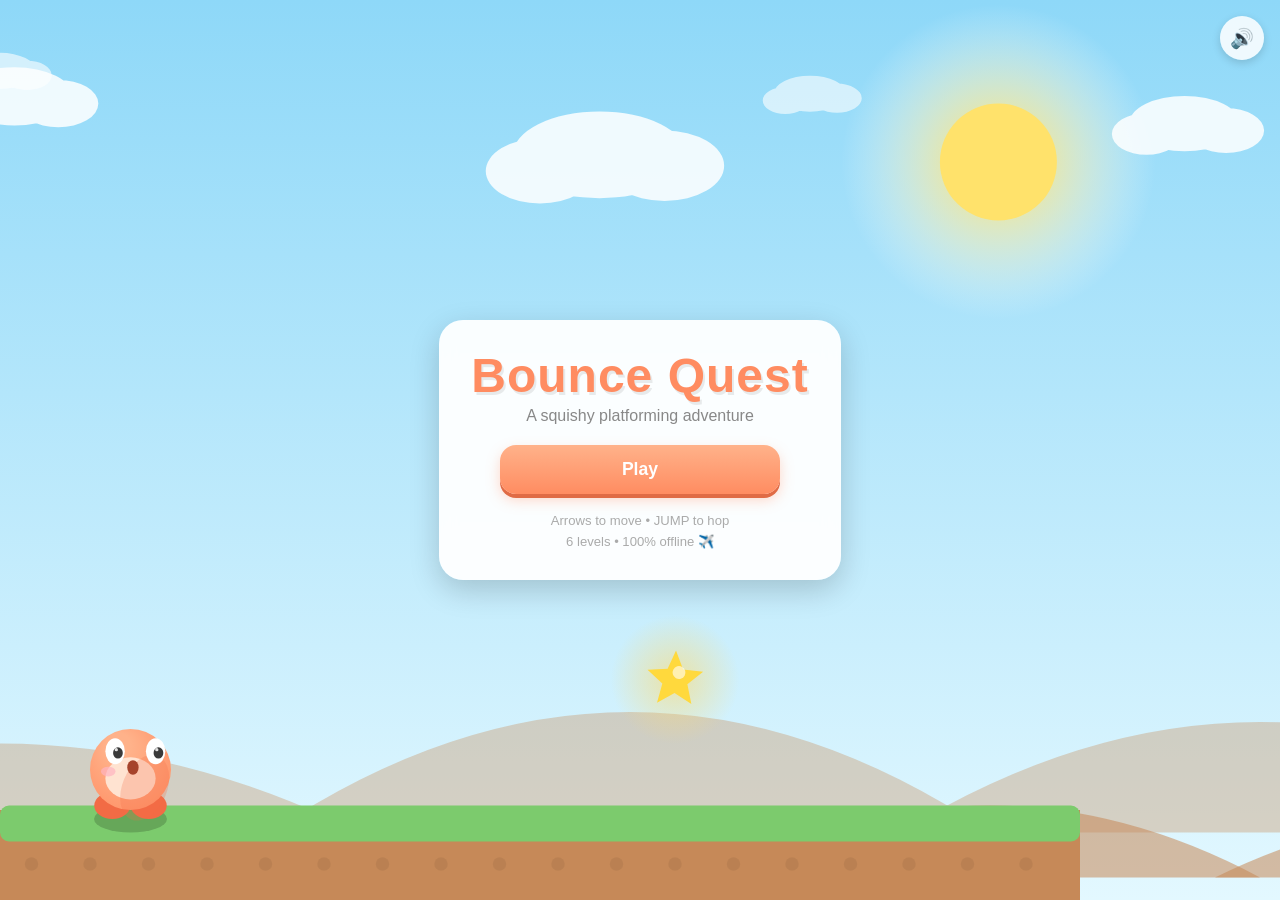
==== index.html @ 681e5d79 "Add Bounce Quest: offline iOS PWA physics platformer with 6 levels Implements a cute cartoon physics" ====
<!DOCTYPE html>
<html lang="en">
<head>
<meta charset="UTF-8" />
<meta name="viewport" content="width=device-width, initial-scale=1, maximum-scale=1, viewport-fit=cover, user-scalable=no" />
<meta name="apple-mobile-web-app-capable" content="yes" />
<meta name="mobile-web-app-capable" content="yes" />
<meta name="apple-mobile-web-app-status-bar-style" content="black-translucent" />
<meta name="apple-mobile-web-app-title" content="Bounce Quest" />
<meta name="theme-color" content="#8ED8F8" />
<meta name="description" content="Bounce Quest - a cute offline physics platformer" />
<title>Bounce Quest</title>
<link rel="manifest" href="manifest.json" />
<link rel="apple-touch-icon" href="icons/apple-touch-icon.png" />
<link rel="icon" href="icons/icon-192.png" />
<link rel="stylesheet" href="css/style.css" />
</head>
<body>
<div id="app">
  <canvas id="game"></canvas>

  <div id="level-toast"></div>
  <div id="respawn-flash"></div>

  <!-- HUD (shown while playing / paused) -->
  <div id="hud" class="hidden">
    <button id="pause-btn" class="icon-btn" aria-label="Pause">&#10074;&#10074;</button>
    <div class="hud-info">
      <span id="hud-level-name">Level</span>
      <span class="hud-sep">&bull;</span>
      <span id="hud-time">0.0s</span>
    </div>
    <div class="hud-stars">&#11088; <span id="star-count">0</span>/3</div>
  </div>

  <!-- Touch controls -->
  <div id="controls" class="hidden">
    <div class="dpad">
      <button id="btn-left" class="ctrl-btn" aria-label="Move left">&#9664;</button>
      <button id="btn-right" class="ctrl-btn" aria-label="Move right">&#9654;</button>
    </div>
    <button id="btn-jump" class="ctrl-btn jump-btn" aria-label="Jump">JUMP</button>
  </div>

  <!-- Title screen -->
  <div id="title-screen" class="overlay screen">
    <button class="mute-btn icon-btn corner-btn" aria-label="Toggle sound">&#128266;</button>
    <div class="panel title-panel">
      <h1 class="logo">Bounce Quest</h1>
      <p class="tagline">A squishy platforming adventure</p>
      <button id="play-btn" class="btn btn-primary">Play</button>
      <p class="hint">Arrows to move &bull; JUMP to hop<br />6 levels &bull; 100% offline &#9992;&#65039;</p>
    </div>
  </div>

  <!-- Level select -->
  <div id="level-select" class="overlay screen hidden">
    <div class="panel level-select-panel">
      <h2>Select Level</h2>
      <div id="level-grid" class="level-grid"></div>
      <button class="btn btn-secondary back-btn">Back</button>
    </div>
  </div>

  <!-- Pause overlay -->
  <div id="pause-screen" class="overlay screen hidden">
    <div class="panel">
      <h2>Paused</h2>
      <button id="resume-btn" class="btn btn-primary">Resume</button>
      <button id="restart-btn" class="btn btn-secondary">Restart</button>
      <button id="pause-menu-btn" class="btn btn-secondary">Level Select</button>
      <button class="mute-btn btn btn-text" aria-label="Toggle sound">&#128266; Sound</button>
    </div>
  </div>

  <!-- Level complete overlay -->
  <div id="complete-screen" class="overlay screen hidden">
    <div class="panel">
      <h2 id="complete-title">Level Complete!</h2>
      <div id="complete-stars" class="stars-row"></div>
      <p id="complete-time" class="complete-time"></p>
      <button id="complete-next-btn" class="btn btn-primary">Next Level</button>
      <button id="complete-replay-btn" class="btn btn-secondary">Replay</button>
      <button id="complete-menu-btn" class="btn btn-secondary">Level Select</button>
    </div>
  </div>

  <!-- Rotate device hint -->
  <div id="rotate-hint" class="overlay hidden">
    <div class="panel">
      <div class="rotate-icon">&#128241;</div>
      <p>Rotate your device sideways for the best experience</p>
    </div>
  </div>
</div>

<script type="module" src="js/main.js"></script>
</body>
</html>
---- css/style.css ----
* {
  margin: 0;
  padding: 0;
  box-sizing: border-box;
  -webkit-tap-highlight-color: transparent;
  -webkit-touch-callout: none;
}

html, body {
  width: 100%;
  height: 100%;
  overflow: hidden;
  position: fixed;
  touch-action: none;
  overscroll-behavior: none;
  background: #8ED8F8;
  font-family: -apple-system, BlinkMacSystemFont, "Segoe UI", Roboto, Helvetica, Arial, sans-serif;
  -webkit-user-select: none;
  user-select: none;
}

#app {
  position: fixed;
  inset: 0;
  overflow: hidden;
}

#game {
  display: block;
  width: 100%;
  height: 100%;
  touch-action: none;
}

.hidden {
  display: none !important;
}

/* ---------- Overlay screens ---------- */
.overlay {
  position: fixed;
  inset: 0;
  display: flex;
  align-items: center;
  justify-content: center;
  z-index: 10;
}

.panel {
  background: rgba(255, 255, 255, 0.94);
  border-radius: 24px;
  padding: 28px 32px;
  box-shadow: 0 10px 30px rgba(0, 0, 0, 0.18);
  text-align: center;
  max-width: 92vw;
  max-height: 88vh;
  overflow-y: auto;
  -webkit-backdrop-filter: blur(8px);
  backdrop-filter: blur(8px);
}

h2 {
  color: #555;
  margin-bottom: 14px;
  font-size: 1.4rem;
}

.logo {
  font-size: clamp(2.2rem, 8vw, 3rem);
  color: #FF8C61;
  margin-bottom: 4px;
  letter-spacing: 1px;
  text-shadow: 2px 3px 0 rgba(0, 0, 0, 0.08);
}

.tagline {
  color: #888;
  margin-bottom: 20px;
  font-size: 1rem;
}

.hint {
  margin-top: 16px;
  color: #aaa;
  font-size: 0.82rem;
  line-height: 1.6;
}

/* ---------- Buttons ---------- */
.btn {
  display: block;
  width: min(280px, 68vw);
  margin: 10px auto;
  padding: 14px 24px;
  font-size: 1.1rem;
  font-weight: 700;
  font-family: inherit;
  border: none;
  border-radius: 16px;
  cursor: pointer;
  transition: transform 0.08s ease;
}

.btn:active {
  transform: scale(0.96);
}

.btn-primary {
  background: linear-gradient(180deg, #FFB28A, #FF8C61);
  color: #fff;
  box-shadow: 0 4px 0 #E06B45, 0 6px 14px rgba(255, 140, 97, 0.35);
}

.btn-secondary {
  background: #F0F4F8;
  color: #667;
  box-shadow: 0 4px 0 #D6DEE6;
}

.btn-text {
  background: none;
  box-shadow: none;
  color: #999;
  font-weight: 600;
}

.icon-btn {
  width: 44px;
  height: 44px;
  border-radius: 50%;
  border: none;
  background: rgba(255, 255, 255, 0.85);
  font-size: 1.2rem;
  display: flex;
  align-items: center;
  justify-content: center;
  box-shadow: 0 3px 8px rgba(0, 0, 0, 0.15);
  cursor: pointer;
  color: #667;
}

.icon-btn:active {
  transform: scale(0.92);
}

.corner-btn {
  position: absolute;
  top: max(16px, env(safe-area-inset-top));
  right: max(16px, env(safe-area-inset-right));
}

/* ---------- HUD ---------- */
#hud {
  position: fixed;
  top: 0;
  left: 0;
  right: 0;
  display: flex;
  align-items: center;
  justify-content: space-between;
  gap: 8px;
  padding: max(14px, env(safe-area-inset-top)) max(14px, env(safe-area-inset-right)) 0 max(14px, env(safe-area-inset-left));
  pointer-events: none;
  z-index: 5;
}

#hud > * {
  pointer-events: auto;
}

.hud-info,
.hud-stars {
  background: rgba(255, 255, 255, 0.85);
  border-radius: 14px;
  padding: 8px 14px;
  font-weight: 700;
  color: #667;
  font-size: 0.9rem;
  box-shadow: 0 3px 8px rgba(0, 0, 0, 0.1);
  white-space: nowrap;
}

.hud-info {
  display: flex;
  gap: 8px;
  align-items: center;
}

.hud-sep {
  color: #ccc;
}

/* ---------- Touch controls ---------- */
#controls {
  position: fixed;
  bottom: 0;
  left: 0;
  right: 0;
  display: flex;
  justify-content: space-between;
  align-items: flex-end;
  padding: 0 max(20px, env(safe-area-inset-right)) max(22px, env(safe-area-inset-bottom)) max(20px, env(safe-area-inset-left));
  pointer-events: none;
  z-index: 5;
}

#controls > * {
  pointer-events: auto;
}

.dpad {
  display: flex;
  gap: 16px;
}

.ctrl-btn {
  width: 64px;
  height: 64px;
  border-radius: 50%;
  border: none;
  background: rgba(255, 255, 255, 0.5);
  font-size: 1.6rem;
  color: #fff;
  display: flex;
  align-items: center;
  justify-content: center;
  box-shadow: 0 4px 10px rgba(0, 0, 0, 0.12);
  touch-action: none;
  text-shadow: 0 1px 3px rgba(0, 0, 0, 0.2);
}

.ctrl-btn:active {
  background: rgba(255, 255, 255, 0.85);
  transform: scale(0.95);
}

.jump-btn {
  width: 86px;
  height: 86px;
  font-size: 1rem;
  font-weight: 800;
  letter-spacing: 1px;
  background: rgba(255, 140, 97, 0.75);
}

.jump-btn:active {
  background: rgba(255, 140, 97, 1);
}

/* ---------- Level select ---------- */
.level-select-panel {
  width: min(560px, 92vw);
}

.level-grid {
  display: grid;
  grid-template-columns: repeat(2, 1fr);
  gap: 12px;
  margin: 16px 0;
  max-height: 56vh;
  overflow-y: auto;
}

@media (min-width: 640px) {
  .level-grid {
    grid-template-columns: repeat(3, 1fr);
  }
}

.level-card {
  position: relative;
  background: #F8FAFC;
  border: none;
  border-radius: 16px;
  padding: 16px 10px;
  display: flex;
  flex-direction: column;
  align-items: center;
  gap: 6px;
  box-shadow: 0 3px 8px rgba(0, 0, 0, 0.08);
  cursor: pointer;
  font-family: inherit;
}

.level-card:active {
  transform: scale(0.97);
}

.level-card.locked {
  opacity: 0.5;
}

.level-card-num {
  width: 32px;
  height: 32px;
  border-radius: 50%;
  background: #FF8C61;
  color: #fff;
  display: flex;
  align-items: center;
  justify-content: center;
  font-weight: 800;
  font-size: 0.95rem;
}

.level-card-name {
  font-weight: 700;
  color: #667;
  font-size: 0.85rem;
  text-align: center;
}

.level-card-stars .star {
  color: #ddd;
  font-size: 0.9rem;
}

.level-card-stars .star.filled {
  color: #FFD93D;
}

.level-card-lock {
  position: absolute;
  top: 8px;
  right: 10px;
  font-size: 1rem;
}

/* ---------- Complete screen ---------- */
.stars-row {
  font-size: 2.4rem;
  margin: 14px 0;
}

.stars-row .star {
  color: #ddd;
  display: inline-block;
}

.stars-row .star.filled {
  color: #FFD93D;
  animation: starPop 0.5s ease both;
}

@keyframes starPop {
  0% { transform: scale(0) rotate(-30deg); }
  60% { transform: scale(1.3) rotate(10deg); }
  100% { transform: scale(1) rotate(0); }
}

.complete-time {
  color: #999;
  font-weight: 600;
  margin-bottom: 6px;
  font-size: 0.95rem;
}

/* ---------- Level toast ---------- */
#level-toast {
  position: fixed;
  top: max(70px, calc(env(safe-area-inset-top) + 60px));
  left: 50%;
  background: rgba(0, 0, 0, 0.55);
  color: #fff;
  font-weight: 700;
  padding: 8px 22px;
  border-radius: 20px;
  font-size: 1rem;
  opacity: 0;
  pointer-events: none;
  z-index: 6;
  transform: translateX(-50%) translateY(-20px);
}

#level-toast.show {
  animation: toastFade 2.2s ease forwards;
}

@keyframes toastFade {
  0% { opacity: 0; transform: translateX(-50%) translateY(-20px); }
  15% { opacity: 1; transform: translateX(-50%) translateY(0); }
  80% { opacity: 1; transform: translateX(-50%) translateY(0); }
  100% { opacity: 0; transform: translateX(-50%) translateY(-10px); }
}

/* ---------- Respawn flash ---------- */
#respawn-flash {
  position: fixed;
  inset: 0;
  background: #fff;
  opacity: 0;
  pointer-events: none;
  z-index: 7;
}

#respawn-flash.flash {
  animation: flashFade 0.4s ease;
}

@keyframes flashFade {
  0% { opacity: 0.85; }
  100% { opacity: 0; }
}

/* ---------- Rotate hint ---------- */
#rotate-hint {
  z-index: 20;
  background: rgba(0, 0, 0, 0.55);
}

#rotate-hint .panel {
  background: rgba(255, 255, 255, 0.95);
}

.rotate-icon {
  font-size: 3rem;
  margin-bottom: 10px;
  animation: rotateHint 1.6s ease-in-out infinite;
}

@keyframes rotateHint {
  0%, 100% { transform: rotate(0deg); }
  50% { transform: rotate(90deg); }
}

@media (max-height: 420px) {
  .panel {
    padding: 18px 22px;
  }
  h2 {
    font-size: 1.15rem;
    margin-bottom: 8px;
  }
  .logo {
    font-size: clamp(1.8rem, 7vw, 2.4rem);
  }
  .tagline {
    margin-bottom: 10px;
  }
  .btn {
    padding: 10px 20px;
    margin: 6px auto;
    font-size: 1rem;
  }
}
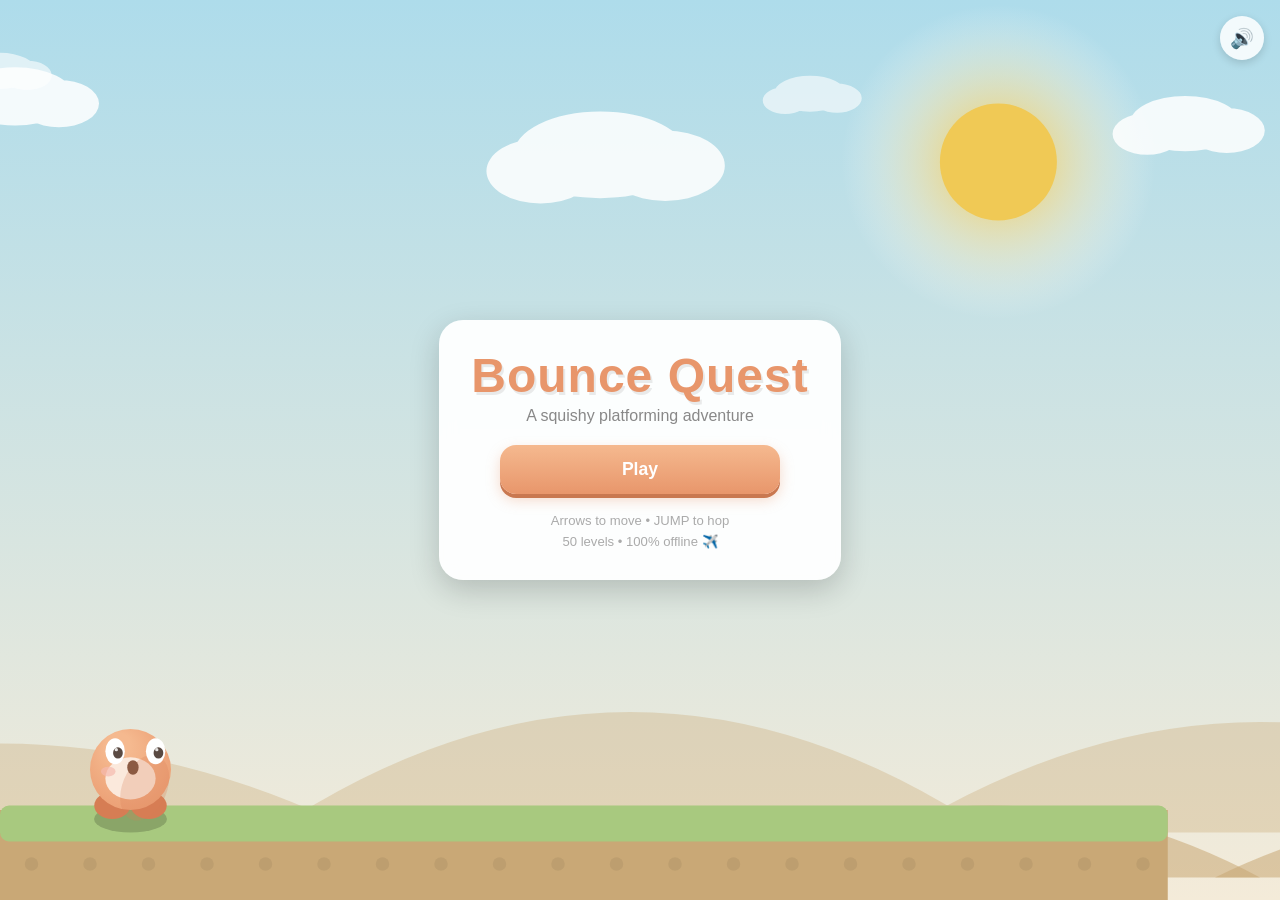
==== commit 3d802c48: "Expand to 50 procedurally-generated levels with Bluey-inspired palette - Generate 50 levels across 6" ====
--- a/index.html
+++ b/index.html
@@ -7,7 +7,7 @@
 <meta name="mobile-web-app-capable" content="yes" />
 <meta name="apple-mobile-web-app-status-bar-style" content="black-translucent" />
 <meta name="apple-mobile-web-app-title" content="Bounce Quest" />
-<meta name="theme-color" content="#8ED8F8" />
+<meta name="theme-color" content="#A8D8E8" />
 <meta name="description" content="Bounce Quest - a cute offline physics platformer" />
 <title>Bounce Quest</title>
 <link rel="manifest" href="manifest.json" />
@@ -49,7 +49,7 @@
       <h1 class="logo">Bounce Quest</h1>
       <p class="tagline">A squishy platforming adventure</p>
       <button id="play-btn" class="btn btn-primary">Play</button>
-      <p class="hint">Arrows to move &bull; JUMP to hop<br />6 levels &bull; 100% offline &#9992;&#65039;</p>
+      <p class="hint">Arrows to move &bull; JUMP to hop<br />50 levels &bull; 100% offline &#9992;&#65039;</p>
     </div>
   </div>
 
--- a/css/style.css
+++ b/css/style.css
@@ -13,7 +13,7 @@
   position: fixed;
   touch-action: none;
   overscroll-behavior: none;
-  background: #8ED8F8;
+  background: #A8D8E8;
   font-family: -apple-system, BlinkMacSystemFont, "Segoe UI", Roboto, Helvetica, Arial, sans-serif;
   -webkit-user-select: none;
   user-select: none;
@@ -67,7 +67,7 @@
 
 .logo {
   font-size: clamp(2.2rem, 8vw, 3rem);
-  color: #FF8C61;
+  color: #E8966B;
   margin-bottom: 4px;
   letter-spacing: 1px;
   text-shadow: 2px 3px 0 rgba(0, 0, 0, 0.08);
@@ -106,9 +106,9 @@
 }
 
 .btn-primary {
-  background: linear-gradient(180deg, #FFB28A, #FF8C61);
+  background: linear-gradient(180deg, #F5B98F, #E8966B);
   color: #fff;
-  box-shadow: 0 4px 0 #E06B45, 0 6px 14px rgba(255, 140, 97, 0.35);
+  box-shadow: 0 4px 0 #C97850, 0 6px 14px rgba(232, 150, 107, 0.35);
 }
 
 .btn-secondary {
@@ -240,11 +240,11 @@
   font-size: 1rem;
   font-weight: 800;
   letter-spacing: 1px;
-  background: rgba(255, 140, 97, 0.75);
+  background: rgba(232, 150, 107, 0.75);
 }
 
 .jump-btn:active {
-  background: rgba(255, 140, 97, 1);
+  background: rgba(232, 150, 107, 1);
 }
 
 /* ---------- Level select ---------- */
@@ -294,7 +294,7 @@
   width: 32px;
   height: 32px;
   border-radius: 50%;
-  background: #FF8C61;
+  background: #E8966B;
   color: #fff;
   display: flex;
   align-items: center;
@@ -316,7 +316,7 @@
 }
 
 .level-card-stars .star.filled {
-  color: #FFD93D;
+  color: #F0C955;
 }
 
 .level-card-lock {
@@ -338,7 +338,7 @@
 }
 
 .stars-row .star.filled {
-  color: #FFD93D;
+  color: #F0C955;
   animation: starPop 0.5s ease both;
 }
 
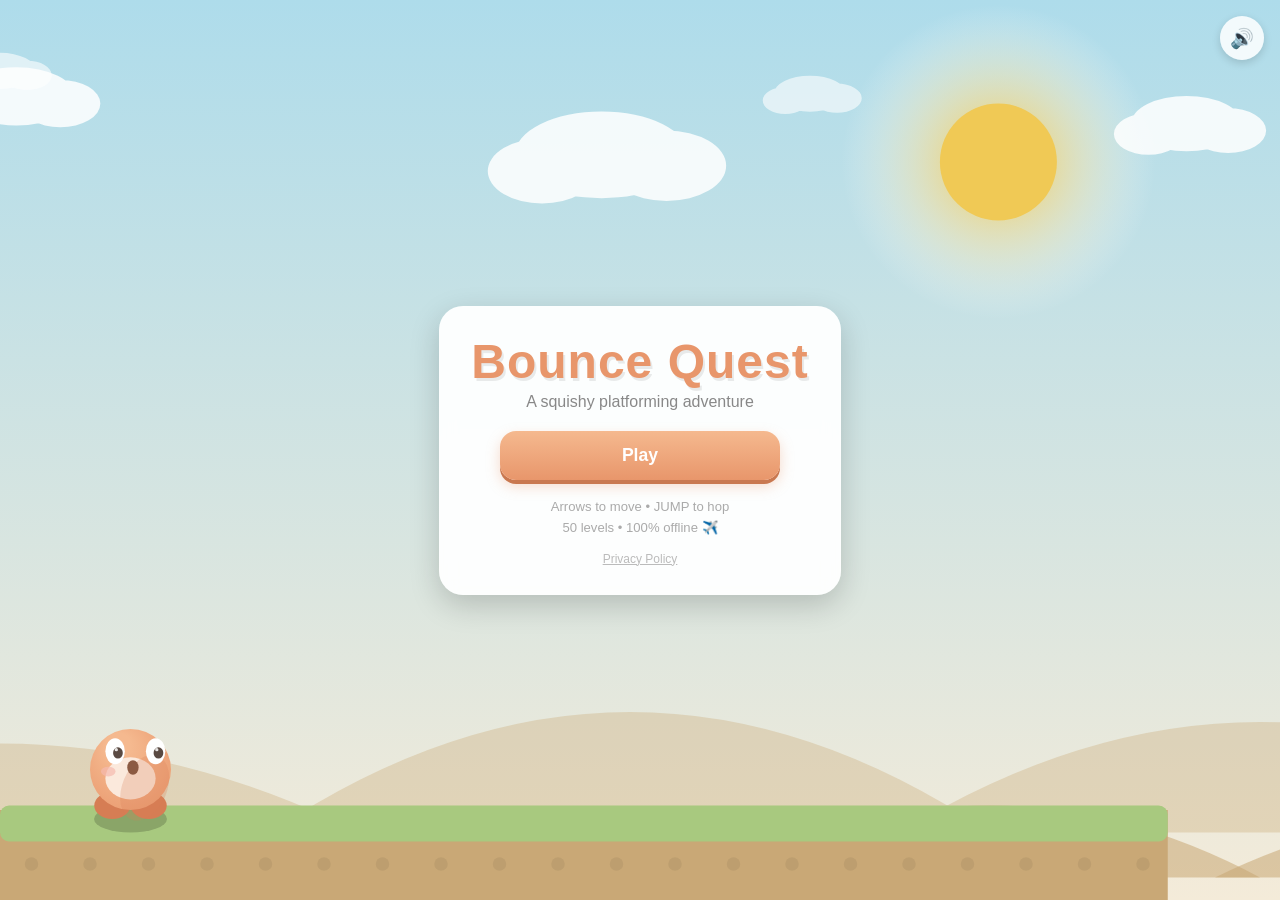
==== commit 48a7d253: "Add privacy policy page and app store release guide - New privacy.html documents the app's no-data-c" ====
--- a/index.html
+++ b/index.html
@@ -50,6 +50,7 @@
       <p class="tagline">A squishy platforming adventure</p>
       <button id="play-btn" class="btn btn-primary">Play</button>
       <p class="hint">Arrows to move &bull; JUMP to hop<br />50 levels &bull; 100% offline &#9992;&#65039;</p>
+      <a class="privacy-link" href="privacy.html" target="_blank" rel="noopener">Privacy Policy</a>
     </div>
   </div>
 
--- a/css/style.css
+++ b/css/style.css
@@ -84,6 +84,14 @@
   color: #aaa;
   font-size: 0.82rem;
   line-height: 1.6;
+}
+
+.privacy-link {
+  display: inline-block;
+  margin-top: 14px;
+  color: #bbb;
+  font-size: 0.75rem;
+  text-decoration: underline;
 }
 
 /* ---------- Buttons ---------- */
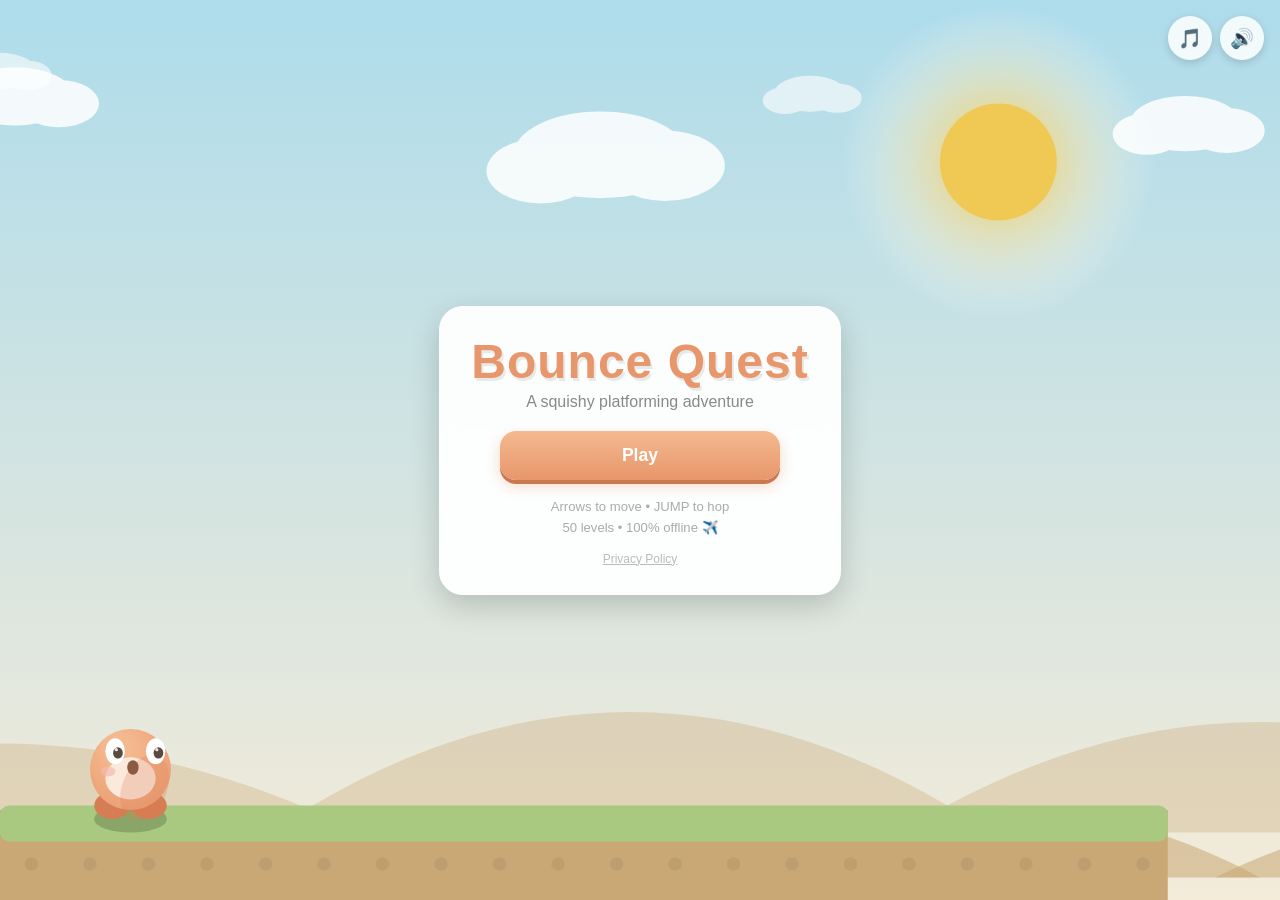
==== commit 97abc766: "Add separate music mute toggle Adds an independent music toggle (corner button + pause-screen button" ====
--- a/index.html
+++ b/index.html
@@ -44,7 +44,10 @@
 
   <!-- Title screen -->
   <div id="title-screen" class="overlay screen">
-    <button class="mute-btn icon-btn corner-btn" aria-label="Toggle sound">&#128266;</button>
+    <div class="corner-controls">
+      <button class="music-btn icon-btn" aria-label="Toggle music">&#127925;</button>
+      <button class="mute-btn icon-btn" aria-label="Toggle sound">&#128266;</button>
+    </div>
     <div class="panel title-panel">
       <h1 class="logo">Bounce Quest</h1>
       <p class="tagline">A squishy platforming adventure</p>
@@ -70,6 +73,7 @@
       <button id="resume-btn" class="btn btn-primary">Resume</button>
       <button id="restart-btn" class="btn btn-secondary">Restart</button>
       <button id="pause-menu-btn" class="btn btn-secondary">Level Select</button>
+      <button class="music-btn btn btn-text" aria-label="Toggle music">&#127925; Music</button>
       <button class="mute-btn btn btn-text" aria-label="Toggle sound">&#128266; Sound</button>
     </div>
   </div>
--- a/css/style.css
+++ b/css/style.css
@@ -157,6 +157,18 @@
   right: max(16px, env(safe-area-inset-right));
 }
 
+.corner-controls {
+  position: absolute;
+  top: max(16px, env(safe-area-inset-top));
+  right: max(16px, env(safe-area-inset-right));
+  display: flex;
+  gap: 8px;
+}
+
+.music-btn.muted {
+  opacity: 0.45;
+}
+
 /* ---------- HUD ---------- */
 #hud {
   position: fixed;
@@ -273,6 +285,21 @@
   .level-grid {
     grid-template-columns: repeat(3, 1fr);
   }
+}
+
+.level-section-header {
+  grid-column: 1 / -1;
+  text-align: left;
+  font-size: 0.78rem;
+  font-weight: 800;
+  letter-spacing: 1.5px;
+  text-transform: uppercase;
+  color: #E8966B;
+  padding: 10px 4px 0;
+}
+
+.level-section-header:first-child {
+  padding-top: 0;
 }
 
 .level-card {
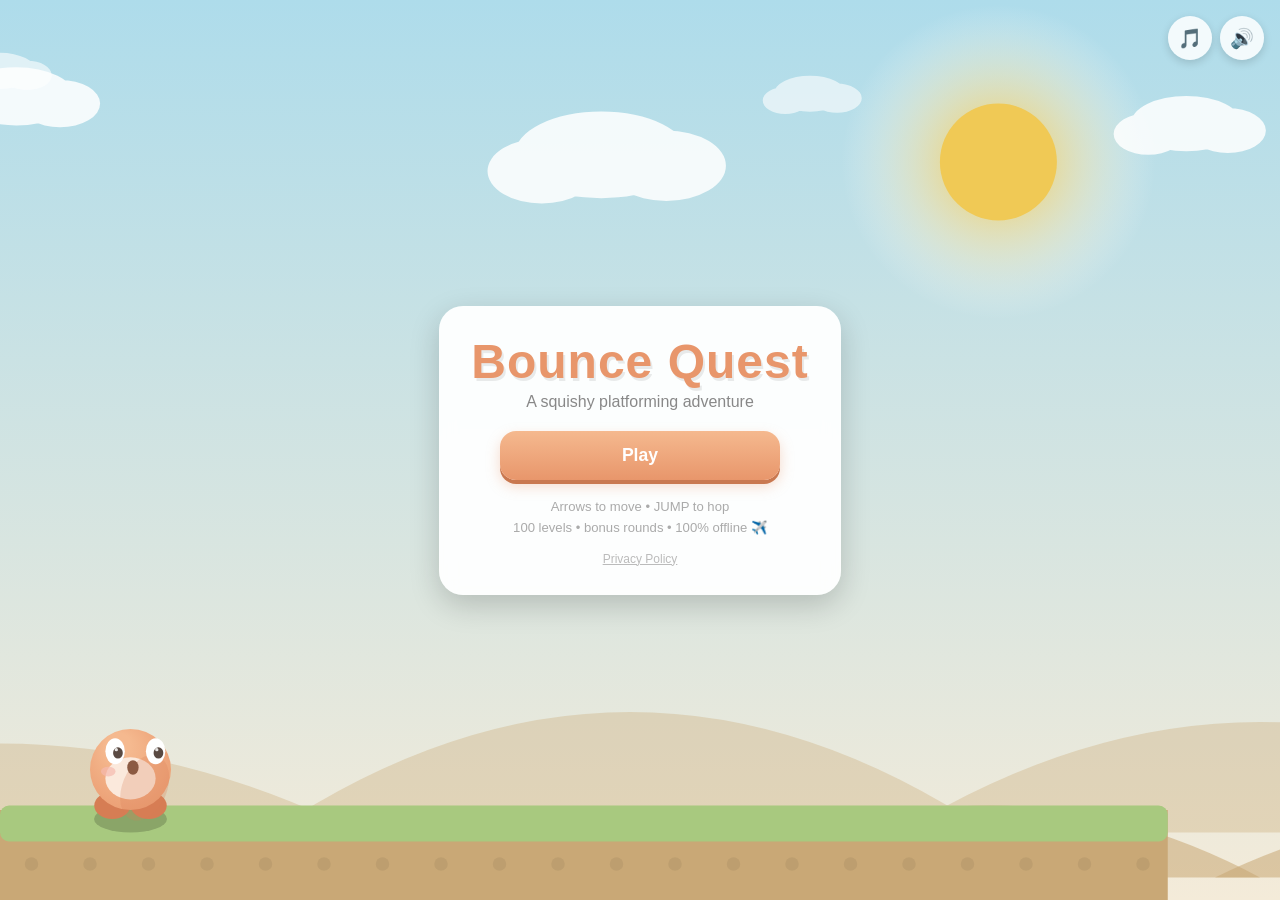
==== commit f508e501: "Add bonus rounds, a star-based coin economy, and unlockable characters Every tenth level now unlocks" ====
--- a/index.html
+++ b/index.html
@@ -30,7 +30,7 @@
       <span class="hud-sep">&bull;</span>
       <span id="hud-time">0.0s</span>
     </div>
-    <div class="hud-stars">&#11088; <span id="star-count">0</span>/3</div>
+    <div class="hud-stars">&#11088; <span id="star-count">0</span><span id="star-total">/3</span></div>
   </div>
 
   <!-- Touch controls -->
@@ -52,7 +52,7 @@
       <h1 class="logo">Bounce Quest</h1>
       <p class="tagline">A squishy platforming adventure</p>
       <button id="play-btn" class="btn btn-primary">Play</button>
-      <p class="hint">Arrows to move &bull; JUMP to hop<br />50 levels &bull; 100% offline &#9992;&#65039;</p>
+      <p class="hint">Arrows to move &bull; JUMP to hop<br />100 levels &bull; bonus rounds &bull; 100% offline &#9992;&#65039;</p>
       <a class="privacy-link" href="privacy.html" target="_blank" rel="noopener">Privacy Policy</a>
     </div>
   </div>
@@ -60,9 +60,27 @@
   <!-- Level select -->
   <div id="level-select" class="overlay screen hidden">
     <div class="panel level-select-panel">
-      <h2>Select Level</h2>
+      <div class="panel-header">
+        <h2>Select Level</h2>
+        <div class="coin-badge">&#129689; <span class="coin-count">0</span></div>
+      </div>
       <div id="level-grid" class="level-grid"></div>
-      <button class="btn btn-secondary back-btn">Back</button>
+      <div class="panel-actions">
+        <button class="btn btn-secondary characters-btn">Characters</button>
+        <button class="btn btn-secondary back-btn">Back</button>
+      </div>
+    </div>
+  </div>
+
+  <!-- Character select -->
+  <div id="character-screen" class="overlay screen hidden">
+    <div class="panel character-panel">
+      <div class="panel-header">
+        <h2>Characters</h2>
+        <div class="coin-badge">&#129689; <span class="coin-count">0</span></div>
+      </div>
+      <div id="character-grid" class="character-grid"></div>
+      <button class="btn btn-secondary character-back-btn">Back</button>
     </div>
   </div>
 
--- a/css/style.css
+++ b/css/style.css
@@ -267,6 +267,43 @@
   background: rgba(232, 150, 107, 1);
 }
 
+/* ---------- Panel header / actions ---------- */
+.panel-header {
+  display: flex;
+  align-items: center;
+  justify-content: space-between;
+  gap: 10px;
+  margin-bottom: 4px;
+}
+
+.panel-header h2 {
+  margin-bottom: 0;
+}
+
+.coin-badge {
+  background: rgba(240, 201, 85, 0.2);
+  border-radius: 14px;
+  padding: 6px 12px;
+  font-weight: 800;
+  color: #B8860B;
+  font-size: 0.9rem;
+  white-space: nowrap;
+}
+
+.coin-icon {
+  font-size: 0.95rem;
+}
+
+.panel-actions {
+  display: flex;
+  gap: 10px;
+}
+
+.panel-actions .btn {
+  flex: 1;
+  margin: 10px 0;
+}
+
 /* ---------- Level select ---------- */
 .level-select-panel {
   width: min(560px, 92vw);
@@ -361,6 +398,100 @@
   font-size: 1rem;
 }
 
+/* ---------- Bonus level cards ---------- */
+.bonus-card {
+  background: linear-gradient(160deg, #FFF4D6, #FFE3A8);
+}
+
+.bonus-icon {
+  background: #F0C955;
+}
+
+.level-card-stars .coin-icon {
+  font-size: 0.85rem;
+}
+
+/* ---------- Character select ---------- */
+.character-panel {
+  width: min(560px, 92vw);
+}
+
+.character-grid {
+  display: grid;
+  grid-template-columns: repeat(2, 1fr);
+  gap: 12px;
+  margin: 16px 0;
+  max-height: 56vh;
+  overflow-y: auto;
+}
+
+@media (min-width: 640px) {
+  .character-grid {
+    grid-template-columns: repeat(4, 1fr);
+  }
+}
+
+.character-card {
+  position: relative;
+  background: #F8FAFC;
+  border: 3px solid transparent;
+  border-radius: 16px;
+  padding: 10px 8px;
+  display: flex;
+  flex-direction: column;
+  align-items: center;
+  gap: 4px;
+  box-shadow: 0 3px 8px rgba(0, 0, 0, 0.08);
+  cursor: pointer;
+  font-family: inherit;
+}
+
+.character-card:active {
+  transform: scale(0.97);
+}
+
+.character-card.selected {
+  border-color: #E8966B;
+  background: #FFF4EC;
+}
+
+.character-card.locked {
+  opacity: 0.7;
+}
+
+.character-preview {
+  width: 64px;
+  height: 64px;
+}
+
+.character-name {
+  font-weight: 700;
+  color: #667;
+  font-size: 0.85rem;
+}
+
+.character-status {
+  font-size: 0.78rem;
+  font-weight: 700;
+  color: #999;
+}
+
+.character-card.selected .character-status {
+  color: #E8966B;
+}
+
+.character-card.shake {
+  animation: cardShake 0.4s ease;
+}
+
+@keyframes cardShake {
+  0%, 100% { transform: translateX(0); }
+  20% { transform: translateX(-6px); }
+  40% { transform: translateX(6px); }
+  60% { transform: translateX(-4px); }
+  80% { transform: translateX(4px); }
+}
+
 /* ---------- Complete screen ---------- */
 .stars-row {
   font-size: 2.4rem;
@@ -381,6 +512,15 @@
   0% { transform: scale(0) rotate(-30deg); }
   60% { transform: scale(1.3) rotate(10deg); }
   100% { transform: scale(1) rotate(0); }
+}
+
+.bonus-coin-result {
+  display: inline-flex;
+  align-items: center;
+  gap: 8px;
+  font-size: 2rem;
+  font-weight: 800;
+  color: #B8860B;
 }
 
 .complete-time {
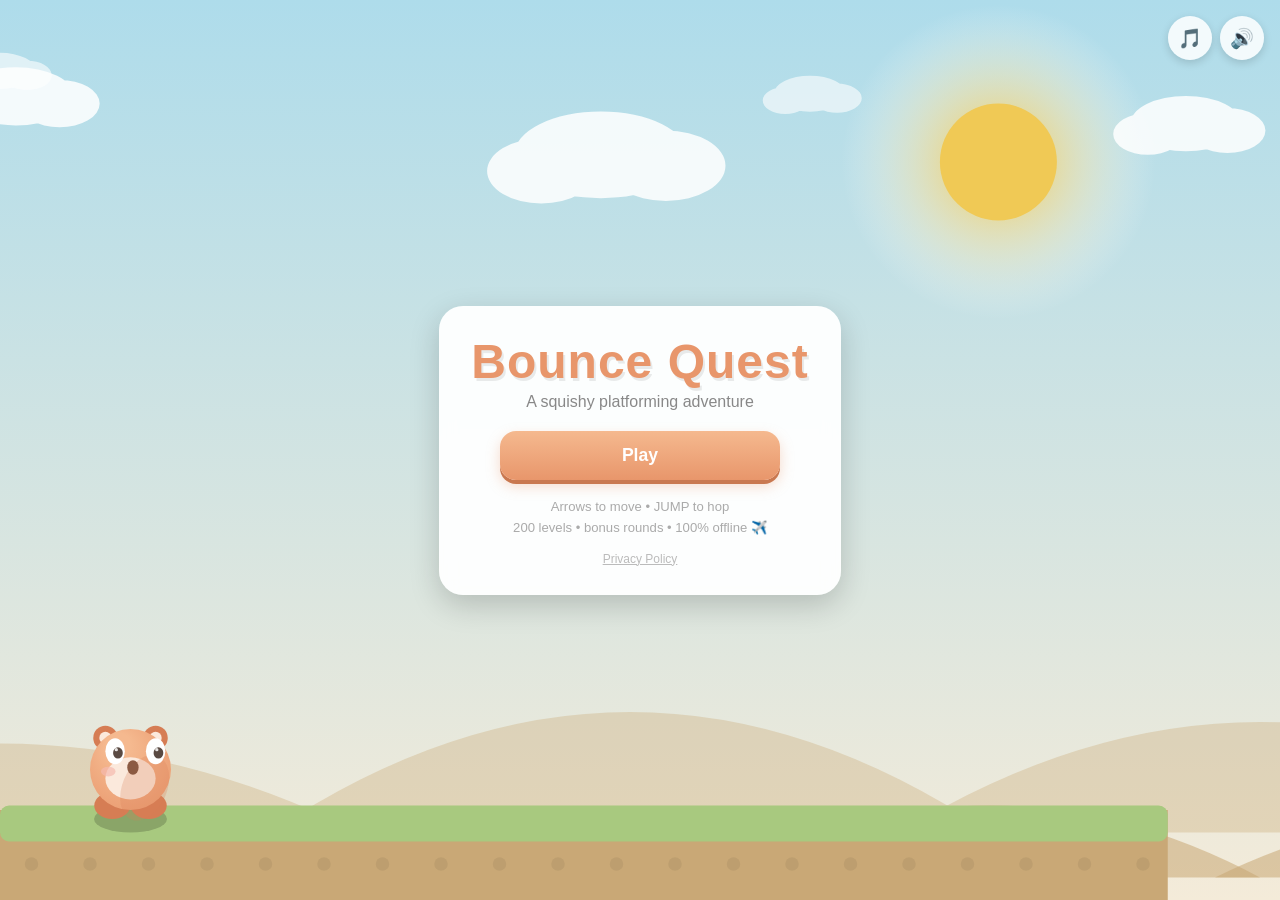
==== commit 47a1a0ce: "Expand the campaign to 200 levels across 12 new worlds Adds Autumn, Beach, Carnival, Alpine, Swamp, " ====
--- a/index.html
+++ b/index.html
@@ -52,7 +52,7 @@
       <h1 class="logo">Bounce Quest</h1>
       <p class="tagline">A squishy platforming adventure</p>
       <button id="play-btn" class="btn btn-primary">Play</button>
-      <p class="hint">Arrows to move &bull; JUMP to hop<br />100 levels &bull; bonus rounds &bull; 100% offline &#9992;&#65039;</p>
+      <p class="hint">Arrows to move &bull; JUMP to hop<br />200 levels &bull; bonus rounds &bull; 100% offline &#9992;&#65039;</p>
       <a class="privacy-link" href="privacy.html" target="_blank" rel="noopener">Privacy Policy</a>
     </div>
   </div>
